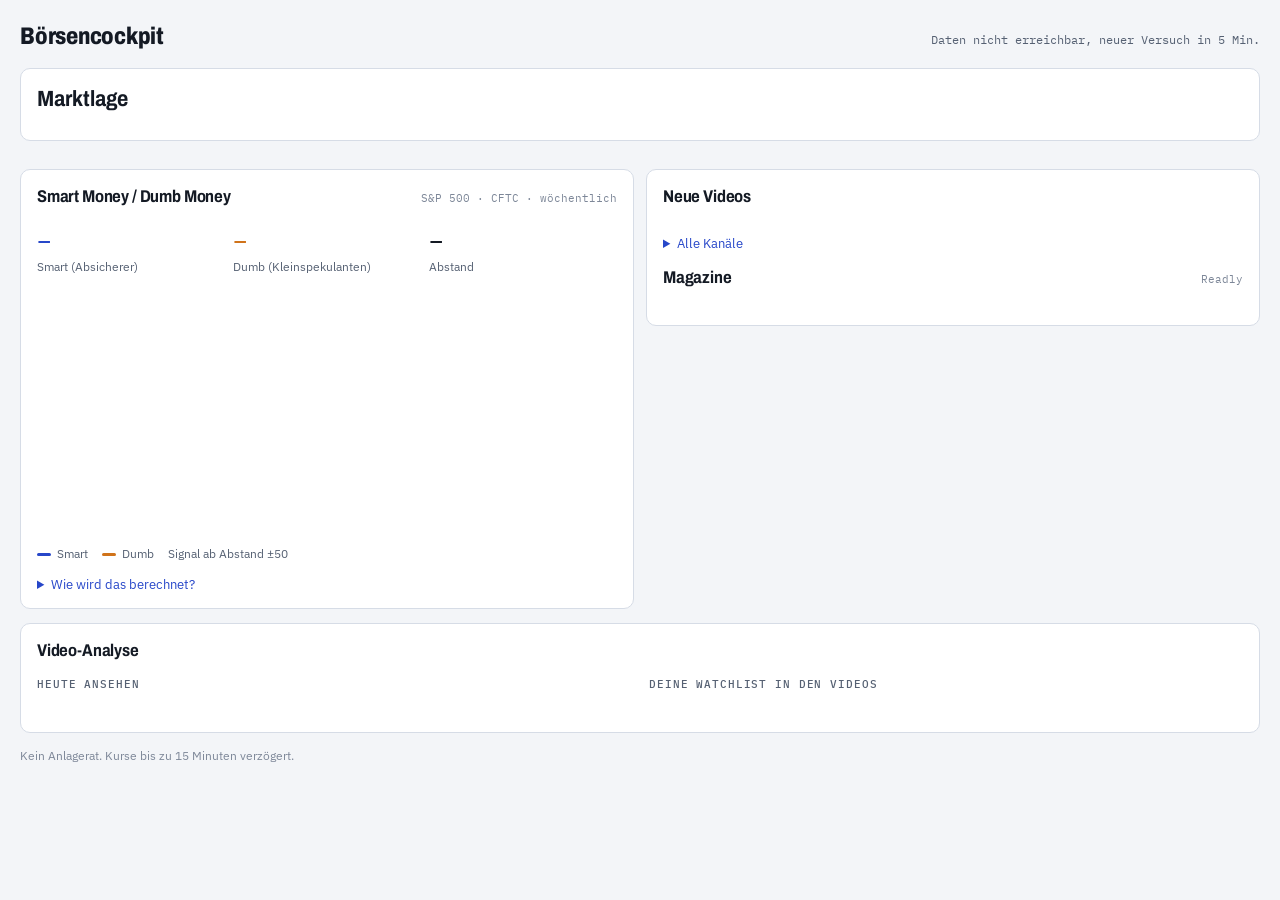
==== web/index.html @ c1eb718c "Cockpit: Kasten Video-Analyse, Reports nur verschlüsselt (AES-256), Entsperren per Passwort im Brows" ====
<!doctype html>
<html lang="de">
<head>
<meta charset="utf-8">
<meta name="viewport" content="width=device-width, initial-scale=1, viewport-fit=cover">
<title>Börsencockpit</title>
<meta name="description" content="Marktlage, Kennzahlen, Smart/Dumb Money und neue Videos auf einen Blick.">
<link rel="icon" href="data:image/svg+xml,%3Csvg xmlns='http://www.w3.org/2000/svg' viewBox='0 0 32 32'%3E%3Crect width='32' height='32' rx='6' fill='%232747c9'/%3E%3Cpath d='M6 22l6-7 5 4 9-10' stroke='white' stroke-width='3' fill='none' stroke-linecap='round' stroke-linejoin='round'/%3E%3C/svg%3E">
<link rel="preconnect" href="https://fonts.googleapis.com">
<link rel="preconnect" href="https://fonts.gstatic.com" crossorigin>
<link rel="stylesheet" href="https://fonts.googleapis.com/css2?family=Archivo:wdth,wght@75..100,600..800&family=IBM+Plex+Sans:wght@400;500;600&family=IBM+Plex+Mono:wght@400;500&display=swap">
<link rel="stylesheet" href="style.css">
</head>
<body>
<main class="page">
  <header class="mbar">
    <h1 class="brand">Börsencockpit</h1>
    <span class="stamp" id="stamp">lädt …</span>
  </header>

  <section class="lage" aria-live="polite">
    <div class="verdict"><strong id="verdictLabel">Marktlage</strong><span id="verdictText"></span></div>
    <div class="chips" id="chips"></div>
  </section>

  <section class="groups" id="groups" aria-label="Kennzahlen"></section>

  <div class="lower">
    <section class="panel" aria-labelledby="sdH">
      <div class="ph"><h2 id="sdH">Smart Money / Dumb Money</h2><small id="sdMeta">S&amp;P 500 · CFTC · wöchentlich</small></div>
      <div class="sd-nums">
        <div><b id="sdSmart" class="smart">–</b><span>Smart (Absicherer)</span></div>
        <div><b id="sdDumb" class="dumb">–</b><span>Dumb (Kleinspekulanten)</span></div>
        <div><b id="sdSpread">–</b><span id="sdLabel">Abstand</span></div>
      </div>
      <svg class="sd-chart" id="sdChart" viewBox="0 0 520 220" role="img" aria-label="Verlauf Smart- und Dumb-Money-Index, 52 Wochen"></svg>
      <div class="sd-legend"><span><i class="smart-bg"></i>Smart</span><span><i class="dumb-bg"></i>Dumb</span><span>Signal ab Abstand ±50</span></div>
      <details class="explain">
        <summary>Wie wird das berechnet?</summary>
        <p>Grundlage sind die wöchentlichen Positionsdaten der US-Terminmarktaufsicht CFTC im E-Mini-S&amp;P-500-Future. Smart Money sind die Commercials (Absicherer), Dumb Money die kleinen, nicht meldepflichtigen Spekulanten. Ihre Netto-Positionen werden auf 0 bis 100 skaliert, gemessen an den letzten drei Jahren. Ab einem Abstand von +50 kaufen die Profis deutlich stärker als die Kleinanleger, unter −50 ist es umgekehrt.</p>
      </details>
    </section>

    <section class="panel" aria-labelledby="vH">
      <div class="ph"><h2 id="vH">Neue Videos</h2><small id="vMeta"></small></div>
      <ul class="vids" id="vids"></ul>
      <details class="explain">
        <summary>Alle Kanäle</summary>
        <div class="links" id="channels"></div>
      </details>
      <div class="ph"><h2>Magazine</h2><small>Readly</small></div>
      <div class="links" id="mags"></div>
    </section>
  </div>

  <section class="panel va" id="va" aria-labelledby="vaH" hidden>
    <div class="ph"><h2 id="vaH">Video-Analyse</h2><small id="vaMeta"></small></div>
    <div class="va-grid">
      <div><h3 class="va-h">Heute ansehen</h3><div id="vaTipps"></div></div>
      <div><h3 class="va-h">Deine Watchlist in den Videos</h3><div class="va-watch" id="vaWatch"></div></div>
    </div>
    <div class="links" id="vaLinks"></div>
  </section>

  <footer class="foot" id="foot">Kein Anlagerat. Kurse bis zu 15 Minuten verzögert.</footer>
</main>
<script src="lock.js"></script>
<script src="app.js"></script>
</body>
</html>
---- web/style.css ----
/* Börsencockpit: Kopfzeile Marktlage, Kennzahlen in 4 Gruppen, Smart/Dumb-Panel, Videos + Magazine */
:root{
  --bg:#f3f5f8; --surface:#ffffff; --sunk:#e9edf3; --line:#d6dce6;
  --fg:#141a24; --muted:#566173; --faint:#7d8798;
  --accent:#2747c9; --accent-soft:#e3e9fd;
  --up:#13834f; --up-soft:#dcf2e6; --down:#c2342b; --down-soft:#fbe3e1; --warn:#a86a00; --warn-soft:#fbefd6;
  --smart:#2747c9; --dumb:#d0731a;
  --f-display:"Archivo","Helvetica Neue",Arial,sans-serif;
  --f-body:"IBM Plex Sans",system-ui,-apple-system,"Segoe UI",sans-serif;
  --f-mono:"IBM Plex Mono",ui-monospace,Menlo,Consolas,monospace;
  --r:10px;
  color-scheme:light;
}
@media (prefers-color-scheme: dark){ :root{
  --bg:#0c1018; --surface:#141a25; --sunk:#0f141d; --line:#252e3d;
  --fg:#e6eaf1; --muted:#9aa5b6; --faint:#76808f;
  --accent:#8ea4ff; --accent-soft:#1c2547;
  --up:#4fd08e; --up-soft:#11291e; --down:#ff7d73; --down-soft:#331816; --warn:#f2b54a; --warn-soft:#2e2412;
  --smart:#8ea4ff; --dumb:#f2a35a;
  color-scheme:dark;
}}
*{box-sizing:border-box}
html{-webkit-text-size-adjust:100%}
body{margin:0; background:var(--bg); color:var(--fg); font-family:var(--f-body); font-size:15px; line-height:1.5;
  padding-inline:max(16px, env(safe-area-inset-left)); padding-block:max(18px, env(safe-area-inset-top)) 40px}
.page{max-width:1240px; margin:0 auto; display:grid; gap:14px}
h1,h2{margin:0; font-family:var(--f-display); font-stretch:85%; letter-spacing:-.01em}
a{color:inherit; text-decoration:none}
a:focus-visible, summary:focus-visible{outline:2px solid var(--accent); outline-offset:2px; border-radius:4px}

.mbar{display:flex; justify-content:space-between; align-items:baseline; gap:10px; flex-wrap:wrap}
.brand{font-weight:800; font-stretch:80%; font-size:24px}
.stamp{font-family:var(--f-mono); font-size:12px; color:var(--muted)}
.stamp.old{color:var(--warn)}

.lage{background:var(--surface); border:1px solid var(--line); border-radius:var(--r); padding:14px 16px; display:grid; gap:10px}
.verdict{display:flex; align-items:baseline; gap:12px; flex-wrap:wrap}
.verdict strong{font-family:var(--f-display); font-size:22px; font-stretch:85%}
.verdict span{color:var(--muted); font-size:14px}
.chips{display:flex; gap:8px; flex-wrap:wrap}
.chip{display:inline-flex; align-items:center; gap:7px; font-size:13px; padding:4px 10px 4px 8px; border-radius:999px; border:1px solid var(--line); background:var(--bg)}
.chip i{width:8px; height:8px; border-radius:50%; display:block; background:var(--faint)}
.chip.g i{background:var(--up)} .chip.y i{background:var(--warn)} .chip.r i{background:var(--down)}

.groups{display:grid; grid-template-columns:repeat(4,minmax(0,1fr)); gap:12px}
@media (max-width:1000px){ .groups{grid-template-columns:repeat(2,minmax(0,1fr))} }
@media (max-width:560px){ .groups{grid-template-columns:1fr} }
.grp{display:grid; gap:6px; align-content:start; min-width:0}
.grp h3{margin:0 0 2px; font-family:var(--f-mono); font-weight:500; font-size:11px; letter-spacing:.08em; text-transform:uppercase; color:var(--muted)}
.tile{background:var(--surface); border:1px solid var(--line); border-radius:8px; padding:9px 11px; display:grid; grid-template-columns:minmax(0,1fr) auto; column-gap:10px; row-gap:2px; align-items:center}
.tile .n{font-size:13px; font-weight:600; display:flex; gap:6px; align-items:center; min-width:0; white-space:nowrap}
.tile .v{font-family:var(--f-mono); font-size:15px; font-variant-numeric:tabular-nums; text-align:right; white-space:nowrap}
.tile .d{font-family:var(--f-mono); font-size:12px; font-variant-numeric:tabular-nums; text-align:right; white-space:nowrap; color:var(--muted)}
.tile .d.up{color:var(--up)} .tile .d.down{color:var(--down)}
.tile svg{width:100%; height:22px; display:block}
.tile.stale .v{color:var(--faint)}
.tile.missing .v{color:var(--faint)}
.ma{font-family:var(--f-mono); font-size:10px; padding:0 5px; border-radius:3px; line-height:16px}
.ma.up{background:var(--up-soft); color:var(--up)} .ma.down{background:var(--down-soft); color:var(--down)}
.old-tag{font-family:var(--f-mono); font-size:10px; color:var(--warn)}

.lower{display:grid; grid-template-columns:minmax(0,1fr) minmax(0,1fr); gap:12px; align-items:start}
@media (max-width:880px){ .lower{grid-template-columns:1fr} }
.panel{background:var(--surface); border:1px solid var(--line); border-radius:var(--r); padding:14px 16px; display:grid; gap:12px; min-width:0}
.panel h2{font-size:17px}
.ph{display:flex; justify-content:space-between; align-items:baseline; gap:8px; flex-wrap:wrap}
.ph small{font-family:var(--f-mono); font-size:11px; color:var(--faint)}
.sd-nums{display:grid; grid-template-columns:repeat(3,minmax(0,1fr)); gap:8px}
.sd-nums div{display:grid}
.sd-nums b{font-family:var(--f-mono); font-size:24px; font-weight:500; font-variant-numeric:tabular-nums}
.sd-nums span{font-size:12px; color:var(--muted)}
.smart{color:var(--smart)} .dumb{color:var(--dumb)}
.smart-bg{background:var(--smart)} .dumb-bg{background:var(--dumb)}
.sd-chart{width:100%; height:auto; display:block}
.sd-legend{display:flex; gap:14px; font-size:12px; color:var(--muted); flex-wrap:wrap}
.sd-legend i{display:inline-block; width:14px; height:3px; border-radius:2px; vertical-align:middle; margin-right:6px}
.explain summary{cursor:pointer; font-size:13px; color:var(--accent)}
.explain p{margin:8px 0 0; font-size:13.5px; color:var(--muted); max-width:68ch}

.vids{display:grid; margin:0; padding:0; list-style:none}
.vids li{border-bottom:1px solid var(--line)}
.vids li:last-child{border-bottom:0}
.vids a{display:grid; grid-template-columns:96px minmax(0,1fr) auto; gap:12px; align-items:center; padding:7px 0}
.vids a:hover .t{color:var(--accent)}
.vids img{width:96px; max-width:100%; aspect-ratio:16/9; object-fit:cover; border-radius:5px; background:var(--sunk); display:block}
.vids .t{font-size:13.5px; font-weight:500; line-height:1.3; overflow:hidden; display:-webkit-box; -webkit-line-clamp:2; -webkit-box-orient:vertical}
.vids .c{font-size:12px; color:var(--muted)}
.vids .a{font-family:var(--f-mono); font-size:11px; color:var(--faint); white-space:nowrap}
.new{font-family:var(--f-mono); font-size:10px; color:var(--accent); background:var(--accent-soft); padding:0 5px; border-radius:3px; margin-left:6px}
.links{display:flex; gap:6px; flex-wrap:wrap; margin-top:8px}
.links a{font-size:12.5px; padding:3px 9px; border:1px solid var(--line); border-radius:6px; background:var(--bg)}
.links a:hover{border-color:var(--accent); color:var(--accent)}
.empty{font-size:13px; color:var(--faint)}
.va-grid{display:grid; grid-template-columns:minmax(0,1fr) minmax(0,1fr); gap:18px}
@media (max-width:880px){ .va-grid{grid-template-columns:1fr} }
.va-h{margin:0 0 6px; font-family:var(--f-mono); font-weight:500; font-size:11px; letter-spacing:.08em; text-transform:uppercase; color:var(--muted)}
.va-tipps{margin:0; padding:0; list-style:none; display:grid; gap:10px}
.lock{display:flex; flex-wrap:wrap; gap:8px; align-items:center; font-size:13px}
.lock span{width:100%; color:var(--muted)}
.lock input[type=password]{font:inherit; padding:6px 10px; border:1px solid var(--line); border-radius:6px; background:var(--bg); color:var(--fg); min-width:0; flex:1 1 160px}
.lock button{font:inherit; padding:6px 14px; border:0; border-radius:6px; background:var(--accent); color:#fff; cursor:pointer}
.lock label{display:flex; gap:5px; align-items:center; color:var(--muted)}
.lock em{color:var(--down); font-style:normal; width:100%}
.va-tipps a{font-size:14px; font-weight:600; line-height:1.3}
.va-tipps a:hover{color:var(--accent)}
.va-tipps .c{display:block; font-size:12px; color:var(--muted)}
.va-tipps .g{display:block; font-size:12.5px; color:var(--muted); font-style:italic}
.va-watch{display:grid; grid-template-columns:auto auto minmax(0,1fr); gap:5px 12px; align-items:baseline; font-size:13px}
.va-watch .n{font-weight:600; white-space:nowrap}
.va-watch .who{color:var(--muted)}
.va-watch .who a{color:var(--muted); text-decoration:underline; text-decoration-color:var(--line)}
.va-watch .who a:hover{color:var(--accent)}
.rt{font-family:var(--f-mono); font-size:11px; padding:0 6px; border-radius:3px; white-space:nowrap; line-height:18px}
.rt.kaufen{background:var(--up-soft); color:var(--up)} .rt.verkaufen{background:var(--down-soft); color:var(--down)}
.rt.halten{background:var(--warn-soft); color:var(--warn)} .rt.neutral{background:var(--sunk); color:var(--muted)}
.foot{font-size:12px; color:var(--faint)}
@media (prefers-reduced-motion:no-preference){ .tile, .links a{transition:border-color .15s} }
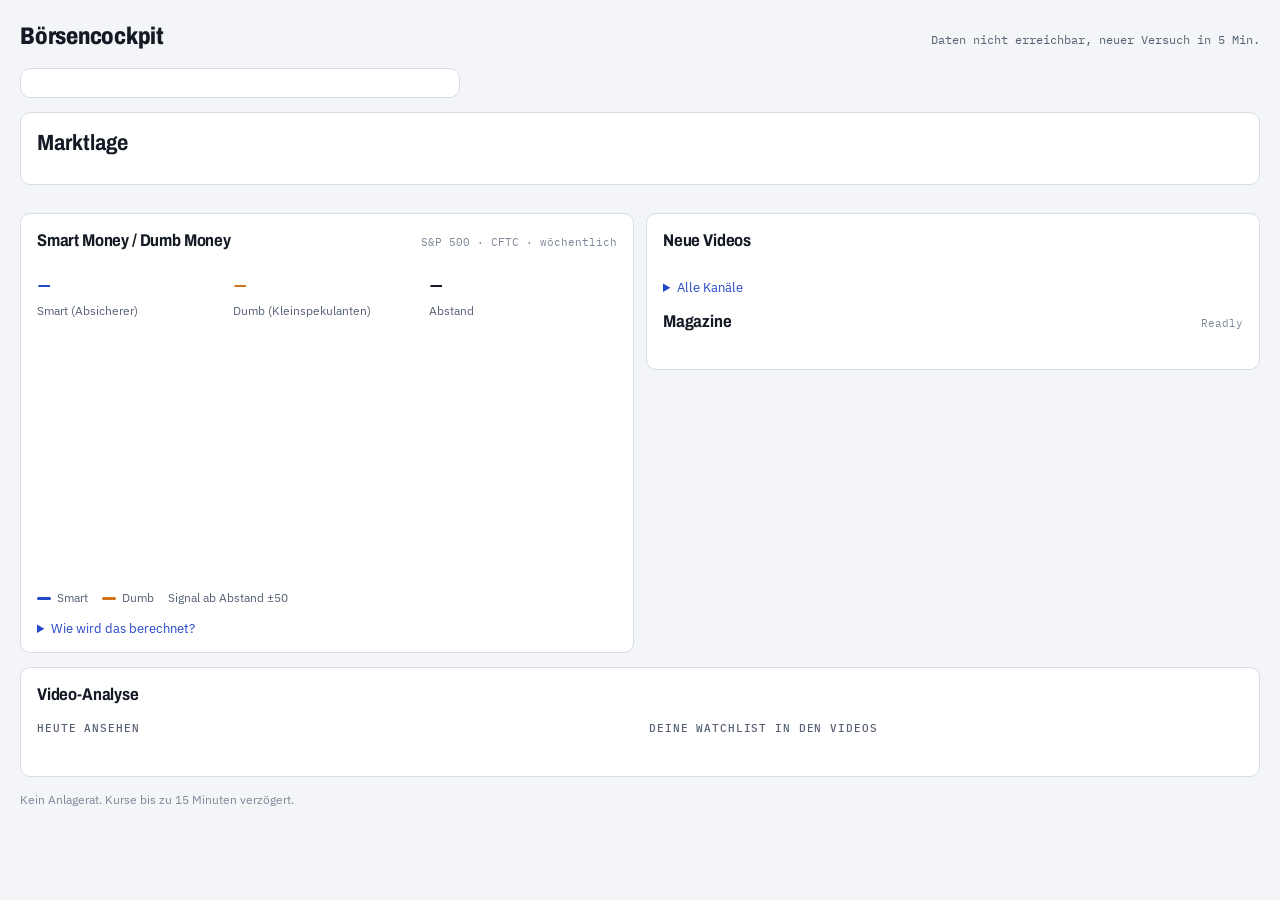
==== commit cf08d091: "Cockpit: ganze Seite per Passwort sperrbar, Report im selben Tab öffnen Ist das Secret COCKPIT_PASSW" ====
--- a/web/index.html
+++ b/web/index.html
@@ -17,6 +17,8 @@
     <h1 class="brand">Börsencockpit</h1>
     <span class="stamp" id="stamp">lädt …</span>
   </header>
+
+  <section class="panel gate" id="gate" hidden></section>
 
   <section class="lage" aria-live="polite">
     <div class="verdict"><strong id="verdictLabel">Marktlage</strong><span id="verdictText"></span></div>
--- a/web/style.css
+++ b/web/style.css
@@ -115,3 +115,6 @@
 .rt.halten{background:var(--warn-soft); color:var(--warn)} .rt.neutral{background:var(--sunk); color:var(--muted)}
 .foot{font-size:12px; color:var(--faint)}
 @media (prefers-reduced-motion:no-preference){ .tile, .links a{transition:border-color .15s} }
+/* Ganzes Cockpit gesperrt: nur Kopfzeile und Passwortfeld */
+body.locked .page > :not(.mbar):not(#gate){display:none}
+.gate{max-width:440px}
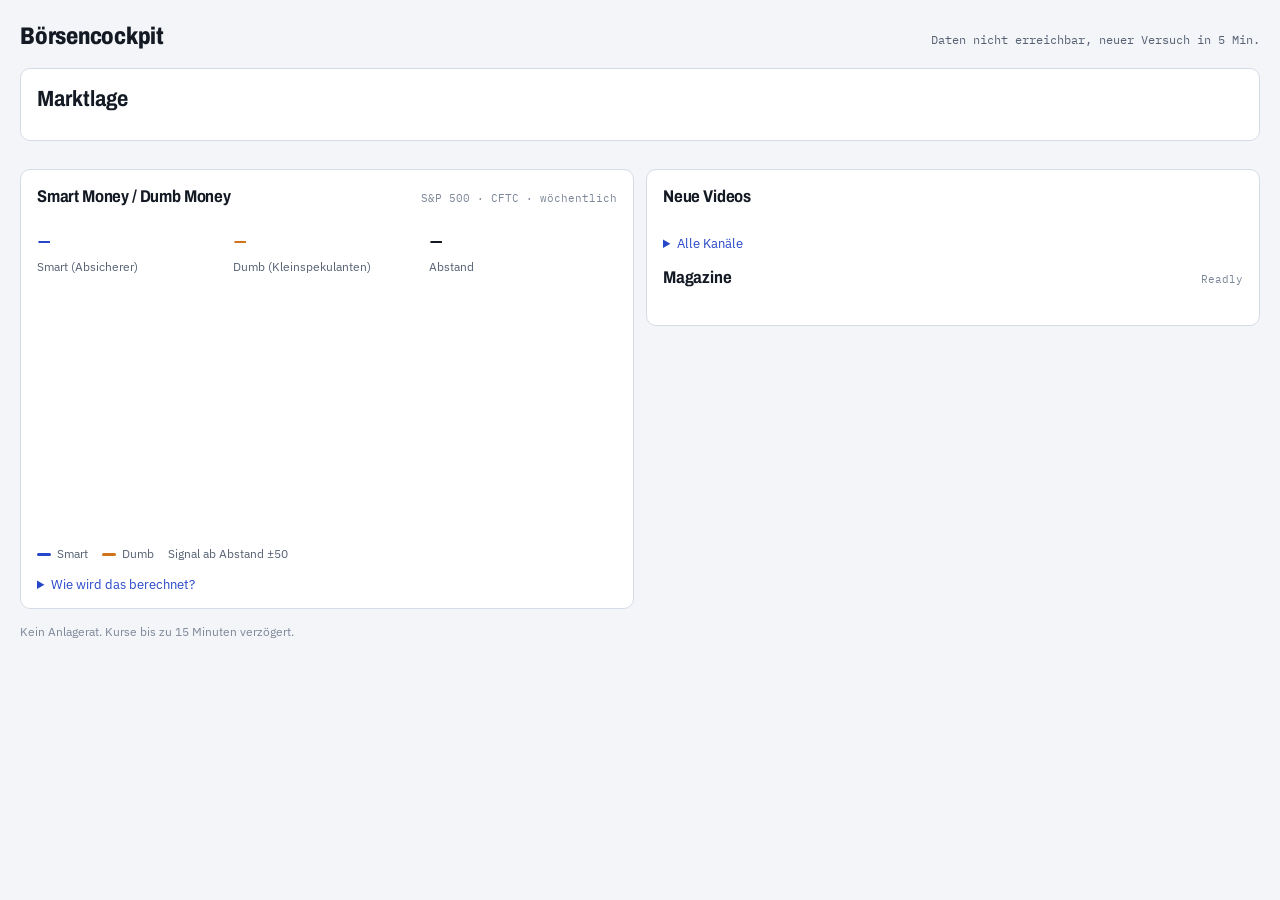
==== commit 8e8046d5: "Cockpit: Knopf „Update“ startet den Datenlauf sofort (Token verschlüsselt in trigger.enc.json) Co-Au" ====
--- a/web/index.html
+++ b/web/index.html
@@ -15,7 +15,7 @@
 <main class="page">
   <header class="mbar">
     <h1 class="brand">Börsencockpit</h1>
-    <span class="stamp" id="stamp">lädt …</span>
+    <span class="mright"><button class="upd" id="upd" type="button" hidden>🔄 Update</button><span class="stamp" id="stamp">lädt …</span></span>
   </header>
 
   <section class="panel gate" id="gate" hidden></section>
--- a/web/style.css
+++ b/web/style.css
@@ -32,6 +32,10 @@
 .brand{font-weight:800; font-stretch:80%; font-size:24px}
 .stamp{font-family:var(--f-mono); font-size:12px; color:var(--muted)}
 .stamp.old{color:var(--warn)}
+.mright{display:flex; align-items:baseline; gap:12px; flex-wrap:wrap}
+.upd{font:inherit; font-size:13px; padding:4px 12px; border:1px solid var(--line); border-radius:6px; background:var(--surface); color:var(--fg); cursor:pointer}
+.upd:hover{border-color:var(--accent); color:var(--accent)}
+.upd:disabled{cursor:default; opacity:.8; color:var(--muted)}
 
 .lage{background:var(--surface); border:1px solid var(--line); border-radius:var(--r); padding:14px 16px; display:grid; gap:10px}
 .verdict{display:flex; align-items:baseline; gap:12px; flex-wrap:wrap}
@@ -115,6 +119,8 @@
 .rt.halten{background:var(--warn-soft); color:var(--warn)} .rt.neutral{background:var(--sunk); color:var(--muted)}
 .foot{font-size:12px; color:var(--faint)}
 @media (prefers-reduced-motion:no-preference){ .tile, .links a{transition:border-color .15s} }
+/* .panel setzt display:grid und würde sonst das hidden-Attribut überstimmen */
+[hidden]{display:none !important}
 /* Ganzes Cockpit gesperrt: nur Kopfzeile und Passwortfeld */
 body.locked .page > :not(.mbar):not(#gate){display:none}
 .gate{max-width:440px}
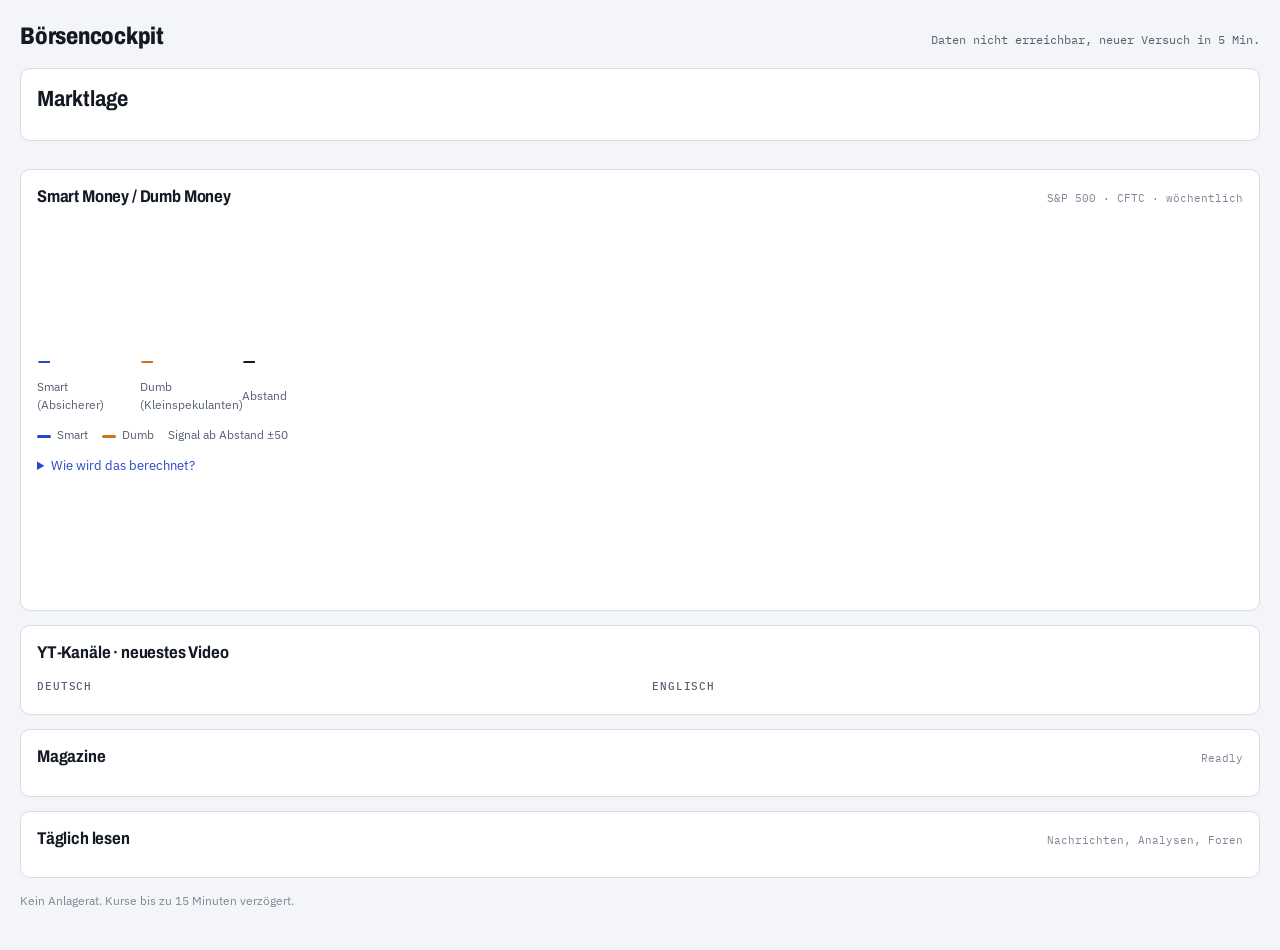
==== commit 167f2d64: "Cockpit-Layout: Smart/Dumb volle Breite, YT-Kanäle zweispaltig (DE/EN), Magazine, Lese-Links - Smart" ====
--- a/web/index.html
+++ b/web/index.html
@@ -27,33 +27,42 @@
 
   <section class="groups" id="groups" aria-label="Kennzahlen"></section>
 
-  <div class="lower">
-    <section class="panel" aria-labelledby="sdH">
-      <div class="ph"><h2 id="sdH">Smart Money / Dumb Money</h2><small id="sdMeta">S&amp;P 500 · CFTC · wöchentlich</small></div>
-      <div class="sd-nums">
-        <div><b id="sdSmart" class="smart">–</b><span>Smart (Absicherer)</span></div>
-        <div><b id="sdDumb" class="dumb">–</b><span>Dumb (Kleinspekulanten)</span></div>
-        <div><b id="sdSpread">–</b><span id="sdLabel">Abstand</span></div>
+  <section class="panel sd" aria-labelledby="sdH">
+    <div class="ph"><h2 id="sdH">Smart Money / Dumb Money</h2><small id="sdMeta">S&amp;P 500 · CFTC · wöchentlich</small></div>
+    <div class="sd-body">
+      <div class="sd-side">
+        <div class="sd-nums">
+          <div><b id="sdSmart" class="smart">–</b><span>Smart (Absicherer)</span></div>
+          <div><b id="sdDumb" class="dumb">–</b><span>Dumb (Kleinspekulanten)</span></div>
+          <div><b id="sdSpread">–</b><span id="sdLabel">Abstand</span></div>
+        </div>
+        <div class="sd-legend"><span><i class="smart-bg"></i>Smart</span><span><i class="dumb-bg"></i>Dumb</span><span>Signal ab Abstand ±50</span></div>
+        <details class="explain">
+          <summary>Wie wird das berechnet?</summary>
+          <p>Grundlage sind die wöchentlichen Positionsdaten der US-Terminmarktaufsicht CFTC im E-Mini-S&amp;P-500-Future. Smart Money sind die Commercials (Absicherer), Dumb Money die kleinen, nicht meldepflichtigen Spekulanten. Ihre Netto-Positionen werden auf 0 bis 100 skaliert, gemessen an den letzten drei Jahren. Ab einem Abstand von +50 kaufen die Profis deutlich stärker als die Kleinanleger, unter −50 ist es umgekehrt.</p>
+        </details>
       </div>
       <svg class="sd-chart" id="sdChart" viewBox="0 0 520 220" role="img" aria-label="Verlauf Smart- und Dumb-Money-Index, 52 Wochen"></svg>
-      <div class="sd-legend"><span><i class="smart-bg"></i>Smart</span><span><i class="dumb-bg"></i>Dumb</span><span>Signal ab Abstand ±50</span></div>
-      <details class="explain">
-        <summary>Wie wird das berechnet?</summary>
-        <p>Grundlage sind die wöchentlichen Positionsdaten der US-Terminmarktaufsicht CFTC im E-Mini-S&amp;P-500-Future. Smart Money sind die Commercials (Absicherer), Dumb Money die kleinen, nicht meldepflichtigen Spekulanten. Ihre Netto-Positionen werden auf 0 bis 100 skaliert, gemessen an den letzten drei Jahren. Ab einem Abstand von +50 kaufen die Profis deutlich stärker als die Kleinanleger, unter −50 ist es umgekehrt.</p>
-      </details>
-    </section>
+    </div>
+  </section>
 
-    <section class="panel" aria-labelledby="vH">
-      <div class="ph"><h2 id="vH">Neue Videos</h2><small id="vMeta"></small></div>
-      <ul class="vids" id="vids"></ul>
-      <details class="explain">
-        <summary>Alle Kanäle</summary>
-        <div class="links" id="channels"></div>
-      </details>
-      <div class="ph"><h2>Magazine</h2><small>Readly</small></div>
-      <div class="links" id="mags"></div>
-    </section>
-  </div>
+  <section class="panel" aria-labelledby="ytH">
+    <div class="ph"><h2 id="ytH">YT-Kanäle · neuestes Video</h2><small id="vMeta"></small></div>
+    <div class="yt-cols">
+      <div><h3 class="va-h">Deutsch</h3><ul class="vids" id="ytDe"></ul></div>
+      <div><h3 class="va-h">Englisch</h3><ul class="vids" id="ytEn"></ul></div>
+    </div>
+  </section>
+
+  <section class="panel" aria-labelledby="magH">
+    <div class="ph"><h2 id="magH">Magazine</h2><small>Readly</small></div>
+    <div class="links" id="mags"></div>
+  </section>
+
+  <section class="panel" aria-labelledby="newsH">
+    <div class="ph"><h2 id="newsH">Täglich lesen</h2><small>Nachrichten, Analysen, Foren</small></div>
+    <ul class="news" id="news"></ul>
+  </section>
 
   <section class="panel va" id="va" aria-labelledby="vaH" hidden>
     <div class="ph"><h2 id="vaH">Video-Analyse</h2><small id="vaMeta"></small></div>
--- a/web/style.css
+++ b/web/style.css
@@ -1,4 +1,4 @@
-/* Börsencockpit: Kopfzeile Marktlage, Kennzahlen in 4 Gruppen, Smart/Dumb-Panel, Videos + Magazine */
+/* Börsencockpit: Kopfzeile Marktlage, Kennzahlen in 4 Gruppen, Smart/Dumb über volle Breite, YT-Kanäle, Magazine, Lese-Links */
 :root{
   --bg:#f3f5f8; --surface:#ffffff; --sunk:#e9edf3; --line:#d6dce6;
   --fg:#141a24; --muted:#566173; --faint:#7d8798;
@@ -63,8 +63,6 @@
 .ma.up{background:var(--up-soft); color:var(--up)} .ma.down{background:var(--down-soft); color:var(--down)}
 .old-tag{font-family:var(--f-mono); font-size:10px; color:var(--warn)}
 
-.lower{display:grid; grid-template-columns:minmax(0,1fr) minmax(0,1fr); gap:12px; align-items:start}
-@media (max-width:880px){ .lower{grid-template-columns:1fr} }
 .panel{background:var(--surface); border:1px solid var(--line); border-radius:var(--r); padding:14px 16px; display:grid; gap:12px; min-width:0}
 .panel h2{font-size:17px}
 .ph{display:flex; justify-content:space-between; align-items:baseline; gap:8px; flex-wrap:wrap}
@@ -75,6 +73,9 @@
 .sd-nums span{font-size:12px; color:var(--muted)}
 .smart{color:var(--smart)} .dumb{color:var(--dumb)}
 .smart-bg{background:var(--smart)} .dumb-bg{background:var(--dumb)}
+.sd-body{display:grid; grid-template-columns:minmax(240px,300px) minmax(0,1fr); gap:20px; align-items:center}
+@media (max-width:880px){ .sd-body{grid-template-columns:1fr} }
+.sd-side{display:grid; gap:12px; align-content:start}
 .sd-chart{width:100%; height:auto; display:block}
 .sd-legend{display:flex; gap:14px; font-size:12px; color:var(--muted); flex-wrap:wrap}
 .sd-legend i{display:inline-block; width:14px; height:3px; border-radius:2px; vertical-align:middle; margin-right:6px}
@@ -90,8 +91,20 @@
 .vids .t{font-size:13.5px; font-weight:500; line-height:1.3; overflow:hidden; display:-webkit-box; -webkit-line-clamp:2; -webkit-box-orient:vertical}
 .vids .c{font-size:12px; color:var(--muted)}
 .vids .a{font-family:var(--f-mono); font-size:11px; color:var(--faint); white-space:nowrap}
+.yt-cols{display:grid; grid-template-columns:minmax(0,1fr) minmax(0,1fr); gap:24px}
+@media (max-width:880px){ .yt-cols{grid-template-columns:1fr} }
+.yt-cols .c{display:block; font-weight:600; color:var(--fg); font-size:12.5px}
+.vids .noimg{width:96px; aspect-ratio:16/9; border-radius:5px; background:var(--sunk); display:block}
+.news{margin:0; padding:0; list-style:none; display:grid; grid-template-columns:repeat(2,minmax(0,1fr)); gap:0 24px}
+@media (max-width:880px){ .news{grid-template-columns:1fr} }
+.news li{border-bottom:1px solid var(--line)}
+.news a{display:grid; grid-template-columns:minmax(0,auto) minmax(0,1fr) auto; gap:10px; align-items:baseline; padding:7px 0}
+.news b{font-size:13.5px; font-weight:600; white-space:nowrap}
+.news span{font-size:12.5px; color:var(--muted); overflow:hidden; text-overflow:ellipsis; white-space:nowrap}
+.news i{font-style:normal; font-family:var(--f-mono); font-size:10px; color:var(--faint)}
+.news a:hover b{color:var(--accent)}
 .new{font-family:var(--f-mono); font-size:10px; color:var(--accent); background:var(--accent-soft); padding:0 5px; border-radius:3px; margin-left:6px}
-.links{display:flex; gap:6px; flex-wrap:wrap; margin-top:8px}
+.links{display:flex; gap:6px; flex-wrap:wrap}
 .links a{font-size:12.5px; padding:3px 9px; border:1px solid var(--line); border-radius:6px; background:var(--bg)}
 .links a:hover{border-color:var(--accent); color:var(--accent)}
 .empty{font-size:13px; color:var(--faint)}
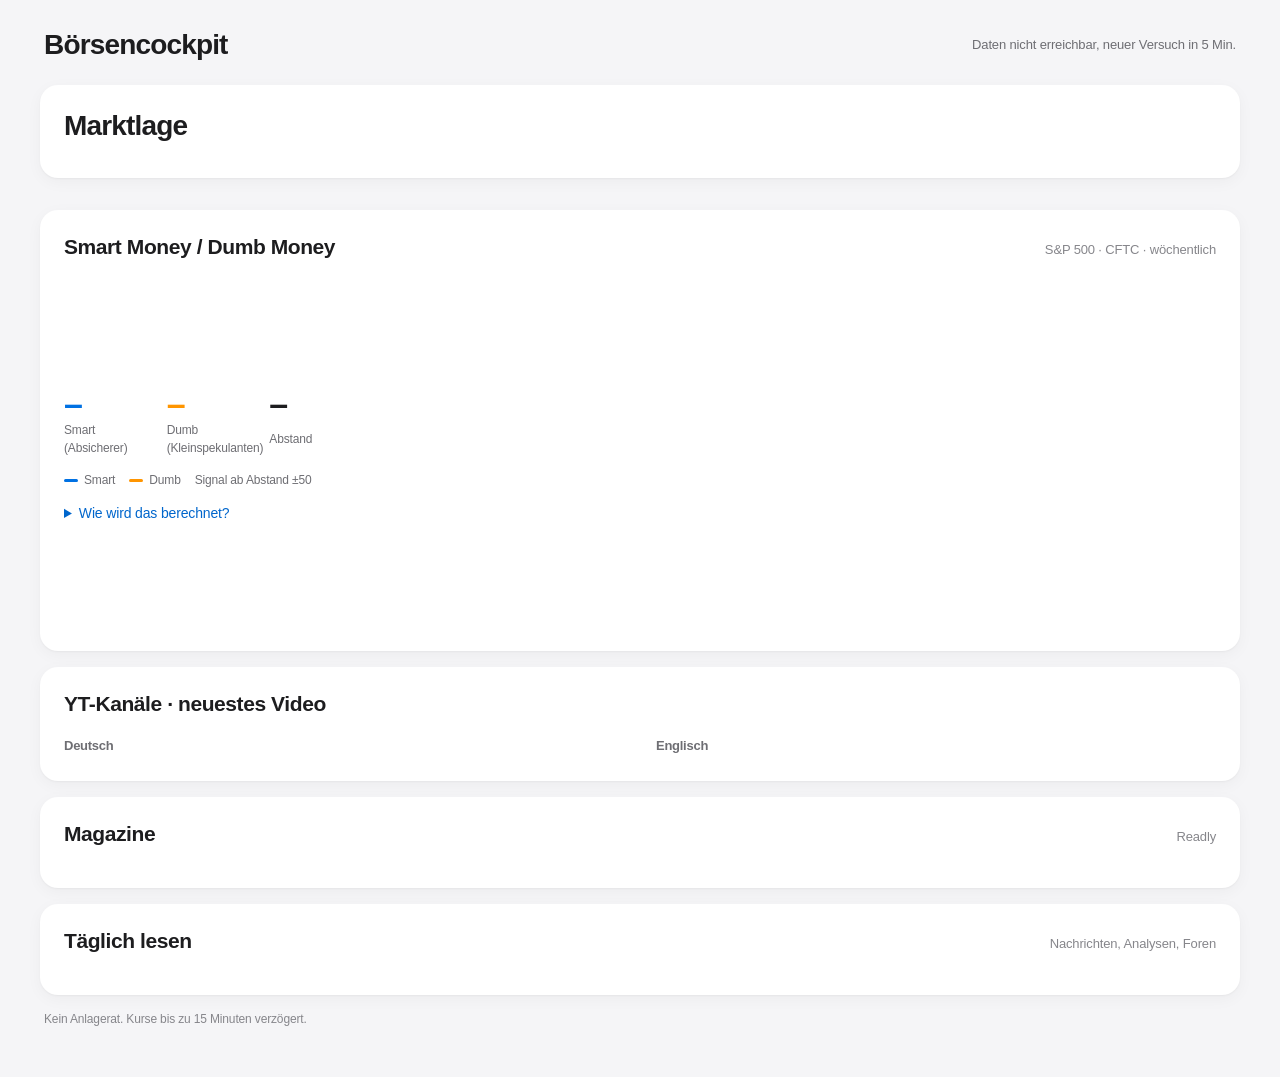
==== commit 98c03d64: "Design im Stil von apple.com: Systemschrift, helles Grau, weiße Karten, Apple-Blau, runde Knöpfe Co-" ====
--- a/web/index.html
+++ b/web/index.html
@@ -6,9 +6,6 @@
 <title>Börsencockpit</title>
 <meta name="description" content="Marktlage, Kennzahlen, Smart/Dumb Money und neue Videos auf einen Blick.">
 <link rel="icon" href="data:image/svg+xml,%3Csvg xmlns='http://www.w3.org/2000/svg' viewBox='0 0 32 32'%3E%3Crect width='32' height='32' rx='6' fill='%232747c9'/%3E%3Cpath d='M6 22l6-7 5 4 9-10' stroke='white' stroke-width='3' fill='none' stroke-linecap='round' stroke-linejoin='round'/%3E%3C/svg%3E">
-<link rel="preconnect" href="https://fonts.googleapis.com">
-<link rel="preconnect" href="https://fonts.gstatic.com" crossorigin>
-<link rel="stylesheet" href="https://fonts.googleapis.com/css2?family=Archivo:wdth,wght@75..100,600..800&family=IBM+Plex+Sans:wght@400;500;600&family=IBM+Plex+Mono:wght@400;500&display=swap">
 <link rel="stylesheet" href="style.css">
 </head>
 <body>
@@ -65,12 +62,11 @@
   </section>
 
   <section class="panel va" id="va" aria-labelledby="vaH" hidden>
-    <div class="ph"><h2 id="vaH">Video-Analyse</h2><small id="vaMeta"></small></div>
-    <div class="va-grid">
-      <div><h3 class="va-h">Heute ansehen</h3><div id="vaTipps"></div></div>
-      <div><h3 class="va-h">Deine Watchlist in den Videos</h3><div class="va-watch" id="vaWatch"></div></div>
+    <div class="va-bar">
+      <h2 id="vaH">Video-Analyse</h2><small id="vaMeta"></small>
+      <div class="links" id="vaLinks"></div>
     </div>
-    <div class="links" id="vaLinks"></div>
+    <div id="vaForm"></div>
   </section>
 
   <footer class="foot" id="foot">Kein Anlagerat. Kurse bis zu 15 Minuten verzögert.</footer>
--- a/web/style.css
+++ b/web/style.css
@@ -1,139 +1,150 @@
-/* Börsencockpit: Kopfzeile Marktlage, Kennzahlen in 4 Gruppen, Smart/Dumb über volle Breite, YT-Kanäle, Magazine, Lese-Links */
+/* Börsencockpit im Stil von apple.com: Systemschrift (SF Pro), helles Grau, weiße Karten ohne Rahmen,
+   Apple-Blau als Akzent. Aufbau: Marktlage, Kennzahlen, Smart/Dumb, YT-Kanäle, Magazine, Lese-Links, Video-Analyse */
 :root{
-  --bg:#f3f5f8; --surface:#ffffff; --sunk:#e9edf3; --line:#d6dce6;
-  --fg:#141a24; --muted:#566173; --faint:#7d8798;
-  --accent:#2747c9; --accent-soft:#e3e9fd;
-  --up:#13834f; --up-soft:#dcf2e6; --down:#c2342b; --down-soft:#fbe3e1; --warn:#a86a00; --warn-soft:#fbefd6;
-  --smart:#2747c9; --dumb:#d0731a;
-  --f-display:"Archivo","Helvetica Neue",Arial,sans-serif;
-  --f-body:"IBM Plex Sans",system-ui,-apple-system,"Segoe UI",sans-serif;
-  --f-mono:"IBM Plex Mono",ui-monospace,Menlo,Consolas,monospace;
-  --r:10px;
+  --bg:#f5f5f7; --surface:#ffffff; --sunk:#f5f5f7; --line:#e8e8ed; --hair:#d2d2d7;
+  --fg:#1d1d1f; --muted:#6e6e73; --faint:#86868b;
+  --accent:#0071e3; --accent-ink:#0066cc; --accent-soft:#e8f2fd;
+  --up:#1d8a3a; --up-soft:#e3f5e8; --down:#d70015; --down-soft:#fde8ea; --warn:#b25000; --warn-soft:#fff1e0;
+  --smart:#0071e3; --dumb:#ff9500;
+  --f-display:-apple-system,BlinkMacSystemFont,"SF Pro Display","Helvetica Neue",Helvetica,Arial,sans-serif;
+  --f-body:-apple-system,BlinkMacSystemFont,"SF Pro Text","Helvetica Neue",Helvetica,Arial,sans-serif;
+  --r:18px; --r-sm:12px;
+  --shadow:0 1px 2px rgba(0,0,0,.04), 0 4px 16px rgba(0,0,0,.04);
   color-scheme:light;
 }
 @media (prefers-color-scheme: dark){ :root{
-  --bg:#0c1018; --surface:#141a25; --sunk:#0f141d; --line:#252e3d;
-  --fg:#e6eaf1; --muted:#9aa5b6; --faint:#76808f;
-  --accent:#8ea4ff; --accent-soft:#1c2547;
-  --up:#4fd08e; --up-soft:#11291e; --down:#ff7d73; --down-soft:#331816; --warn:#f2b54a; --warn-soft:#2e2412;
-  --smart:#8ea4ff; --dumb:#f2a35a;
+  --bg:#000000; --surface:#1d1d1f; --sunk:#2c2c2e; --line:#38383a; --hair:#48484a;
+  --fg:#f5f5f7; --muted:#a1a1a6; --faint:#86868b;
+  --accent:#2997ff; --accent-ink:#2997ff; --accent-soft:#0b2a4a;
+  --up:#30d158; --up-soft:#0f2e19; --down:#ff6961; --down-soft:#3a1514; --warn:#ff9f0a; --warn-soft:#33240d;
+  --smart:#2997ff; --dumb:#ff9f0a;
+  --shadow:none;
   color-scheme:dark;
 }}
 *{box-sizing:border-box}
 html{-webkit-text-size-adjust:100%}
-body{margin:0; background:var(--bg); color:var(--fg); font-family:var(--f-body); font-size:15px; line-height:1.5;
-  padding-inline:max(16px, env(safe-area-inset-left)); padding-block:max(18px, env(safe-area-inset-top)) 40px}
-.page{max-width:1240px; margin:0 auto; display:grid; gap:14px}
-h1,h2{margin:0; font-family:var(--f-display); font-stretch:85%; letter-spacing:-.01em}
+body{margin:0; background:var(--bg); color:var(--fg); font-family:var(--f-body); font-size:15px; line-height:1.47; letter-spacing:-.01em;
+  -webkit-font-smoothing:antialiased; font-variant-numeric:tabular-nums;
+  padding-inline:max(16px, env(safe-area-inset-left)); padding-block:max(22px, env(safe-area-inset-top)) 48px}
+.page{max-width:1200px; margin:0 auto; display:grid; gap:16px}
+h1,h2,h3{margin:0; font-family:var(--f-display); letter-spacing:-.02em}
 a{color:inherit; text-decoration:none}
-a:focus-visible, summary:focus-visible{outline:2px solid var(--accent); outline-offset:2px; border-radius:4px}
+a:focus-visible, summary:focus-visible, button:focus-visible{outline:2px solid var(--accent); outline-offset:2px; border-radius:6px}
 
-.mbar{display:flex; justify-content:space-between; align-items:baseline; gap:10px; flex-wrap:wrap}
-.brand{font-weight:800; font-stretch:80%; font-size:24px}
-.stamp{font-family:var(--f-mono); font-size:12px; color:var(--muted)}
+/* Kopfzeile */
+.mbar{display:flex; justify-content:space-between; align-items:center; gap:10px; flex-wrap:wrap; padding:2px 4px 4px}
+.brand{font-weight:600; font-size:28px; letter-spacing:-.03em}
+.stamp{font-size:13px; color:var(--muted)}
 .stamp.old{color:var(--warn)}
-.mright{display:flex; align-items:baseline; gap:12px; flex-wrap:wrap}
-.upd{font:inherit; font-size:13px; padding:4px 12px; border:1px solid var(--line); border-radius:6px; background:var(--surface); color:var(--fg); cursor:pointer}
-.upd:hover{border-color:var(--accent); color:var(--accent)}
-.upd:disabled{cursor:default; opacity:.8; color:var(--muted)}
+.mright{display:flex; align-items:center; gap:12px; flex-wrap:wrap}
+.upd{font:inherit; font-size:14px; padding:6px 16px; border:0; border-radius:980px; background:var(--accent); color:#fff; cursor:pointer}
+.upd:hover{filter:brightness(1.08)}
+.upd:disabled{cursor:default; background:var(--sunk); color:var(--muted)}
 
-.lage{background:var(--surface); border:1px solid var(--line); border-radius:var(--r); padding:14px 16px; display:grid; gap:10px}
+/* Karten */
+.lage,.panel{background:var(--surface); border-radius:var(--r); box-shadow:var(--shadow)}
+.lage{padding:20px 24px; display:grid; gap:12px}
 .verdict{display:flex; align-items:baseline; gap:12px; flex-wrap:wrap}
-.verdict strong{font-family:var(--f-display); font-size:22px; font-stretch:85%}
-.verdict span{color:var(--muted); font-size:14px}
+.verdict strong{font-family:var(--f-display); font-size:28px; font-weight:600; letter-spacing:-.03em}
+.verdict span{color:var(--muted); font-size:17px}
 .chips{display:flex; gap:8px; flex-wrap:wrap}
-.chip{display:inline-flex; align-items:center; gap:7px; font-size:13px; padding:4px 10px 4px 8px; border-radius:999px; border:1px solid var(--line); background:var(--bg)}
+.chip{display:inline-flex; align-items:center; gap:7px; font-size:13px; padding:5px 12px 5px 10px; border-radius:980px; background:var(--sunk)}
 .chip i{width:8px; height:8px; border-radius:50%; display:block; background:var(--faint)}
 .chip.g i{background:var(--up)} .chip.y i{background:var(--warn)} .chip.r i{background:var(--down)}
 
-.groups{display:grid; grid-template-columns:repeat(4,minmax(0,1fr)); gap:12px}
+/* Kennzahlen */
+.groups{display:grid; grid-template-columns:repeat(4,minmax(0,1fr)); gap:16px}
 @media (max-width:1000px){ .groups{grid-template-columns:repeat(2,minmax(0,1fr))} }
 @media (max-width:560px){ .groups{grid-template-columns:1fr} }
-.grp{display:grid; gap:6px; align-content:start; min-width:0}
-.grp h3{margin:0 0 2px; font-family:var(--f-mono); font-weight:500; font-size:11px; letter-spacing:.08em; text-transform:uppercase; color:var(--muted)}
-.tile{background:var(--surface); border:1px solid var(--line); border-radius:8px; padding:9px 11px; display:grid; grid-template-columns:minmax(0,1fr) auto; column-gap:10px; row-gap:2px; align-items:center}
-.tile .n{font-size:13px; font-weight:600; display:flex; gap:6px; align-items:center; min-width:0; white-space:nowrap}
-.tile .v{font-family:var(--f-mono); font-size:15px; font-variant-numeric:tabular-nums; text-align:right; white-space:nowrap}
-.tile .d{font-family:var(--f-mono); font-size:12px; font-variant-numeric:tabular-nums; text-align:right; white-space:nowrap; color:var(--muted)}
+.grp{display:grid; gap:8px; align-content:start; min-width:0}
+.grp h3{margin:0 4px 0; font-weight:600; font-size:13px; color:var(--muted); letter-spacing:-.005em}
+.tile{background:var(--surface); border-radius:var(--r-sm); box-shadow:var(--shadow); padding:12px 14px; display:grid; grid-template-columns:minmax(0,1fr) auto; column-gap:10px; row-gap:4px; align-items:center}
+.tile .n{font-size:14px; font-weight:600; display:flex; gap:6px; align-items:center; min-width:0; white-space:nowrap}
+.tile .v{font-size:17px; font-weight:500; text-align:right; white-space:nowrap}
+.tile .d{font-size:13px; text-align:right; white-space:nowrap; color:var(--muted)}
 .tile .d.up{color:var(--up)} .tile .d.down{color:var(--down)}
 .tile svg{width:100%; height:22px; display:block}
-.tile.stale .v{color:var(--faint)}
-.tile.missing .v{color:var(--faint)}
-.ma{font-family:var(--f-mono); font-size:10px; padding:0 5px; border-radius:3px; line-height:16px}
+.tile.stale .v,.tile.missing .v{color:var(--faint)}
+.ma{font-size:10.5px; font-weight:600; padding:0 6px; border-radius:980px; line-height:17px}
 .ma.up{background:var(--up-soft); color:var(--up)} .ma.down{background:var(--down-soft); color:var(--down)}
-.old-tag{font-family:var(--f-mono); font-size:10px; color:var(--warn)}
+.old-tag{font-size:11px; color:var(--warn)}
 
-.panel{background:var(--surface); border:1px solid var(--line); border-radius:var(--r); padding:14px 16px; display:grid; gap:12px; min-width:0}
-.panel h2{font-size:17px}
+/* Panels */
+.panel{padding:22px 24px; display:grid; gap:16px; min-width:0}
+.panel h2{font-size:21px; font-weight:600}
 .ph{display:flex; justify-content:space-between; align-items:baseline; gap:8px; flex-wrap:wrap}
-.ph small{font-family:var(--f-mono); font-size:11px; color:var(--faint)}
+.ph small{font-size:13px; color:var(--faint)}
+.va-h{margin:0 0 4px; font-weight:600; font-size:13px; color:var(--muted)}
+
+/* Smart / Dumb */
+.sd-body{display:grid; grid-template-columns:minmax(240px,300px) minmax(0,1fr); gap:24px; align-items:center}
+@media (max-width:880px){ .sd-body{grid-template-columns:1fr} }
+.sd-side{display:grid; gap:14px; align-content:start}
 .sd-nums{display:grid; grid-template-columns:repeat(3,minmax(0,1fr)); gap:8px}
 .sd-nums div{display:grid}
-.sd-nums b{font-family:var(--f-mono); font-size:24px; font-weight:500; font-variant-numeric:tabular-nums}
+.sd-nums b{font-family:var(--f-display); font-size:34px; font-weight:600; letter-spacing:-.03em; line-height:1.1}
 .sd-nums span{font-size:12px; color:var(--muted)}
 .smart{color:var(--smart)} .dumb{color:var(--dumb)}
 .smart-bg{background:var(--smart)} .dumb-bg{background:var(--dumb)}
-.sd-body{display:grid; grid-template-columns:minmax(240px,300px) minmax(0,1fr); gap:20px; align-items:center}
-@media (max-width:880px){ .sd-body{grid-template-columns:1fr} }
-.sd-side{display:grid; gap:12px; align-content:start}
 .sd-chart{width:100%; height:auto; display:block}
 .sd-legend{display:flex; gap:14px; font-size:12px; color:var(--muted); flex-wrap:wrap}
 .sd-legend i{display:inline-block; width:14px; height:3px; border-radius:2px; vertical-align:middle; margin-right:6px}
-.explain summary{cursor:pointer; font-size:13px; color:var(--accent)}
-.explain p{margin:8px 0 0; font-size:13.5px; color:var(--muted); max-width:68ch}
+.explain summary{cursor:pointer; font-size:14px; color:var(--accent-ink)}
+.explain p{margin:8px 0 0; font-size:14px; color:var(--muted); max-width:68ch}
 
+/* YT-Kanäle */
+.yt-cols{display:grid; grid-template-columns:minmax(0,1fr) minmax(0,1fr); gap:32px}
+@media (max-width:880px){ .yt-cols{grid-template-columns:1fr; gap:20px} }
 .vids{display:grid; margin:0; padding:0; list-style:none}
 .vids li{border-bottom:1px solid var(--line)}
 .vids li:last-child{border-bottom:0}
-.vids a{display:grid; grid-template-columns:96px minmax(0,1fr) auto; gap:12px; align-items:center; padding:7px 0}
-.vids a:hover .t{color:var(--accent)}
-.vids img{width:96px; max-width:100%; aspect-ratio:16/9; object-fit:cover; border-radius:5px; background:var(--sunk); display:block}
-.vids .t{font-size:13.5px; font-weight:500; line-height:1.3; overflow:hidden; display:-webkit-box; -webkit-line-clamp:2; -webkit-box-orient:vertical}
-.vids .c{font-size:12px; color:var(--muted)}
-.vids .a{font-family:var(--f-mono); font-size:11px; color:var(--faint); white-space:nowrap}
-.yt-cols{display:grid; grid-template-columns:minmax(0,1fr) minmax(0,1fr); gap:24px}
-@media (max-width:880px){ .yt-cols{grid-template-columns:1fr} }
-.yt-cols .c{display:block; font-weight:600; color:var(--fg); font-size:12.5px}
-.vids .noimg{width:96px; aspect-ratio:16/9; border-radius:5px; background:var(--sunk); display:block}
-.news{margin:0; padding:0; list-style:none; display:grid; grid-template-columns:repeat(2,minmax(0,1fr)); gap:0 24px}
+.vids a{display:grid; grid-template-columns:104px minmax(0,1fr) auto; gap:14px; align-items:center; padding:9px 0}
+.vids a:hover .t{color:var(--accent-ink)}
+.vids img,.vids .noimg{width:104px; max-width:100%; aspect-ratio:16/9; object-fit:cover; border-radius:8px; background:var(--sunk); display:block}
+.vids .t{font-size:14px; line-height:1.3; overflow:hidden; display:-webkit-box; -webkit-line-clamp:2; -webkit-box-orient:vertical}
+.vids .c{display:block; font-size:12px; font-weight:600; color:var(--muted)}
+.vids .a{font-size:12px; color:var(--faint); white-space:nowrap}
+.new{font-size:10.5px; font-weight:600; color:var(--accent-ink); background:var(--accent-soft); padding:1px 7px; border-radius:980px; margin-left:6px}
+
+/* Links und Knöpfe */
+.links{display:flex; gap:8px; flex-wrap:wrap}
+.links a{font-size:14px; padding:6px 14px; border-radius:980px; background:var(--sunk); color:var(--fg)}
+.links a:hover{color:var(--accent-ink)}
+.links a.main{background:var(--accent); color:#fff}
+.links a.main:hover{color:#fff; filter:brightness(1.08)}
+.empty{font-size:13px; color:var(--faint)}
+
+/* Täglich lesen */
+.news{margin:0; padding:0; list-style:none; display:grid; grid-template-columns:repeat(2,minmax(0,1fr)); gap:0 32px}
 @media (max-width:880px){ .news{grid-template-columns:1fr} }
 .news li{border-bottom:1px solid var(--line)}
-.news a{display:grid; grid-template-columns:minmax(0,auto) minmax(0,1fr) auto; gap:10px; align-items:baseline; padding:7px 0}
-.news b{font-size:13.5px; font-weight:600; white-space:nowrap}
-.news span{font-size:12.5px; color:var(--muted); overflow:hidden; text-overflow:ellipsis; white-space:nowrap}
-.news i{font-style:normal; font-family:var(--f-mono); font-size:10px; color:var(--faint)}
-.news a:hover b{color:var(--accent)}
-.new{font-family:var(--f-mono); font-size:10px; color:var(--accent); background:var(--accent-soft); padding:0 5px; border-radius:3px; margin-left:6px}
-.links{display:flex; gap:6px; flex-wrap:wrap}
-.links a{font-size:12.5px; padding:3px 9px; border:1px solid var(--line); border-radius:6px; background:var(--bg)}
-.links a:hover{border-color:var(--accent); color:var(--accent)}
-.empty{font-size:13px; color:var(--faint)}
-.va-grid{display:grid; grid-template-columns:minmax(0,1fr) minmax(0,1fr); gap:18px}
-@media (max-width:880px){ .va-grid{grid-template-columns:1fr} }
-.va-h{margin:0 0 6px; font-family:var(--f-mono); font-weight:500; font-size:11px; letter-spacing:.08em; text-transform:uppercase; color:var(--muted)}
-.va-tipps{margin:0; padding:0; list-style:none; display:grid; gap:10px}
-.lock{display:flex; flex-wrap:wrap; gap:8px; align-items:center; font-size:13px}
+.news a{display:grid; grid-template-columns:minmax(0,auto) minmax(0,1fr) auto; gap:10px; align-items:baseline; padding:10px 0}
+.news b{font-size:14px; font-weight:600; white-space:nowrap}
+.news span{font-size:13px; color:var(--muted); overflow:hidden; text-overflow:ellipsis; white-space:nowrap}
+.news i{font-style:normal; font-size:11px; color:var(--faint)}
+.news a:hover b{color:var(--accent-ink)}
+
+/* Video-Analyse */
+.va{padding-block:16px}
+.va-bar{display:flex; align-items:center; gap:8px 14px; flex-wrap:wrap}
+.va-bar h2{font-size:19px}
+.va-bar small{font-size:13px; color:var(--faint)}
+.va-bar .links{margin-left:auto}
+#vaForm:empty{display:none}
+
+/* Passwortfeld */
+.lock{display:flex; flex-wrap:wrap; gap:10px; align-items:center; font-size:14px}
 .lock span{width:100%; color:var(--muted)}
-.lock input[type=password]{font:inherit; padding:6px 10px; border:1px solid var(--line); border-radius:6px; background:var(--bg); color:var(--fg); min-width:0; flex:1 1 160px}
-.lock button{font:inherit; padding:6px 14px; border:0; border-radius:6px; background:var(--accent); color:#fff; cursor:pointer}
-.lock label{display:flex; gap:5px; align-items:center; color:var(--muted)}
+.lock input[type=password]{font:inherit; padding:10px 14px; border:1px solid var(--hair); border-radius:12px; background:var(--surface); color:var(--fg); min-width:0; flex:1 1 180px}
+.lock input[type=password]:focus{outline:none; border-color:var(--accent); box-shadow:0 0 0 3px var(--accent-soft)}
+.lock button{font:inherit; padding:9px 20px; border:0; border-radius:980px; background:var(--accent); color:#fff; cursor:pointer}
+.lock label{display:flex; gap:6px; align-items:center; color:var(--muted)}
 .lock em{color:var(--down); font-style:normal; width:100%}
-.va-tipps a{font-size:14px; font-weight:600; line-height:1.3}
-.va-tipps a:hover{color:var(--accent)}
-.va-tipps .c{display:block; font-size:12px; color:var(--muted)}
-.va-tipps .g{display:block; font-size:12.5px; color:var(--muted); font-style:italic}
-.va-watch{display:grid; grid-template-columns:auto auto minmax(0,1fr); gap:5px 12px; align-items:baseline; font-size:13px}
-.va-watch .n{font-weight:600; white-space:nowrap}
-.va-watch .who{color:var(--muted)}
-.va-watch .who a{color:var(--muted); text-decoration:underline; text-decoration-color:var(--line)}
-.va-watch .who a:hover{color:var(--accent)}
-.rt{font-family:var(--f-mono); font-size:11px; padding:0 6px; border-radius:3px; white-space:nowrap; line-height:18px}
-.rt.kaufen{background:var(--up-soft); color:var(--up)} .rt.verkaufen{background:var(--down-soft); color:var(--down)}
-.rt.halten{background:var(--warn-soft); color:var(--warn)} .rt.neutral{background:var(--sunk); color:var(--muted)}
-.foot{font-size:12px; color:var(--faint)}
-@media (prefers-reduced-motion:no-preference){ .tile, .links a{transition:border-color .15s} }
+
+.foot{font-size:12px; color:var(--faint); padding:0 4px}
+@media (prefers-reduced-motion:no-preference){ .links a, .upd, .vids .t{transition:color .15s, filter .15s} }
 /* .panel setzt display:grid und würde sonst das hidden-Attribut überstimmen */
 [hidden]{display:none !important}
 /* Ganzes Cockpit gesperrt: nur Kopfzeile und Passwortfeld */
 body.locked .page > :not(.mbar):not(#gate){display:none}
-.gate{max-width:440px}
+.gate{max-width:460px}
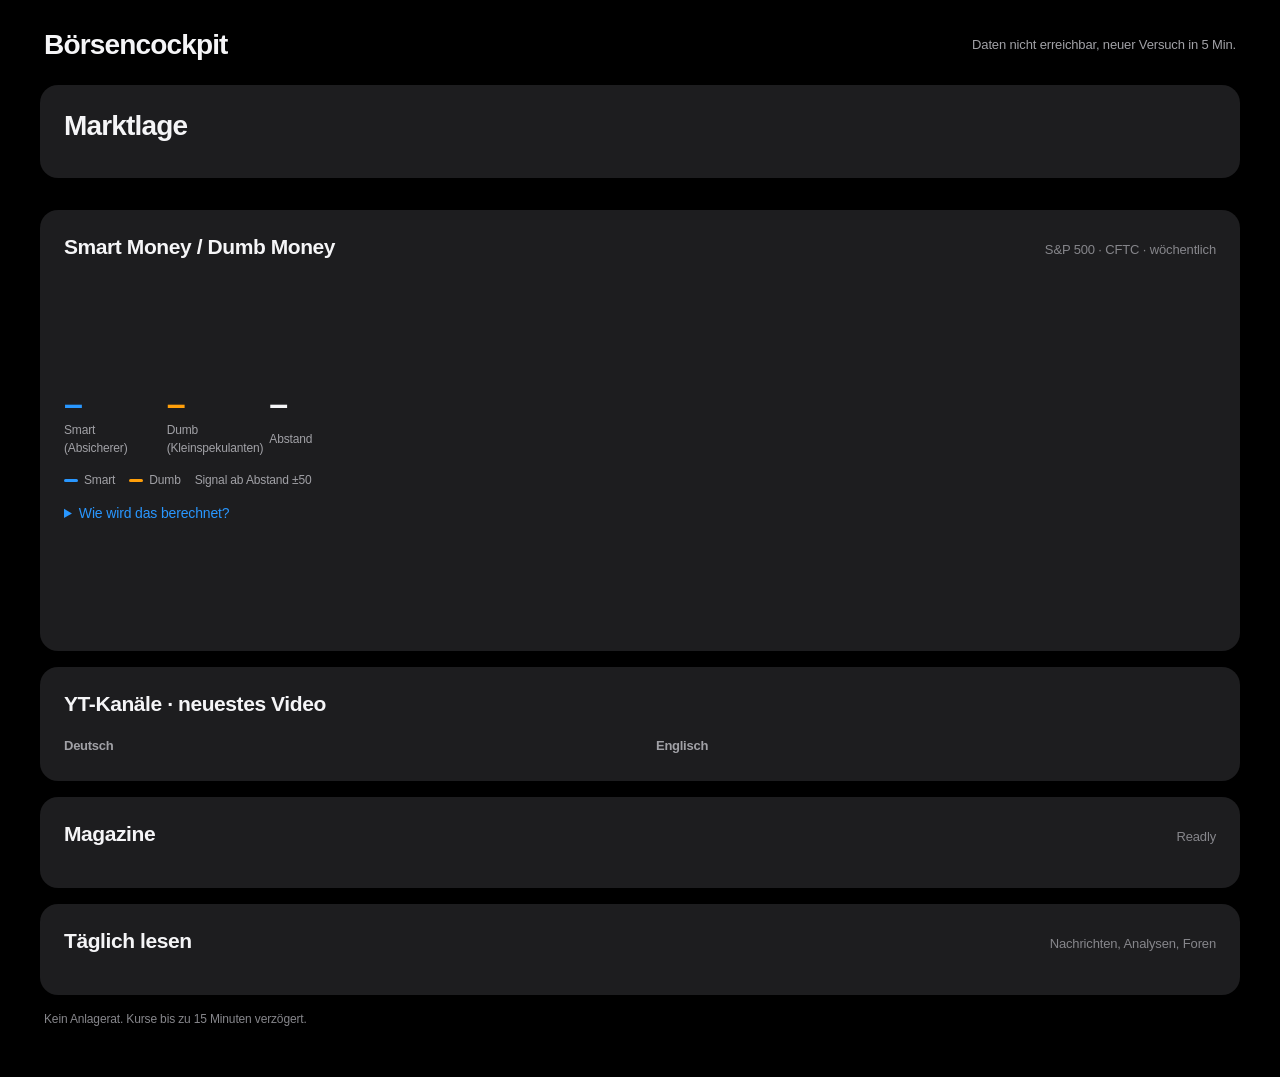
==== commit a766f744: "Cockpit immer im dunklen Apple-Design Co-Authored-By: Claude Opus 5.5 (1M context) <noreply@anthropi" ====
--- a/web/index.html
+++ b/web/index.html
@@ -3,6 +3,8 @@
 <head>
 <meta charset="utf-8">
 <meta name="viewport" content="width=device-width, initial-scale=1, viewport-fit=cover">
+<meta name="theme-color" content="#000000">
+<meta name="color-scheme" content="dark">
 <title>Börsencockpit</title>
 <meta name="description" content="Marktlage, Kennzahlen, Smart/Dumb Money und neue Videos auf einen Blick.">
 <link rel="icon" href="data:image/svg+xml,%3Csvg xmlns='http://www.w3.org/2000/svg' viewBox='0 0 32 32'%3E%3Crect width='32' height='32' rx='6' fill='%232747c9'/%3E%3Cpath d='M6 22l6-7 5 4 9-10' stroke='white' stroke-width='3' fill='none' stroke-linecap='round' stroke-linejoin='round'/%3E%3C/svg%3E">
--- a/web/style.css
+++ b/web/style.css
@@ -1,18 +1,6 @@
-/* Börsencockpit im Stil von apple.com: Systemschrift (SF Pro), helles Grau, weiße Karten ohne Rahmen,
+/* Börsencockpit im Stil von apple.com: Systemschrift (SF Pro), immer dunkles Design (schwarz, Karten #1d1d1f),
    Apple-Blau als Akzent. Aufbau: Marktlage, Kennzahlen, Smart/Dumb, YT-Kanäle, Magazine, Lese-Links, Video-Analyse */
-:root{
-  --bg:#f5f5f7; --surface:#ffffff; --sunk:#f5f5f7; --line:#e8e8ed; --hair:#d2d2d7;
-  --fg:#1d1d1f; --muted:#6e6e73; --faint:#86868b;
-  --accent:#0071e3; --accent-ink:#0066cc; --accent-soft:#e8f2fd;
-  --up:#1d8a3a; --up-soft:#e3f5e8; --down:#d70015; --down-soft:#fde8ea; --warn:#b25000; --warn-soft:#fff1e0;
-  --smart:#0071e3; --dumb:#ff9500;
-  --f-display:-apple-system,BlinkMacSystemFont,"SF Pro Display","Helvetica Neue",Helvetica,Arial,sans-serif;
-  --f-body:-apple-system,BlinkMacSystemFont,"SF Pro Text","Helvetica Neue",Helvetica,Arial,sans-serif;
-  --r:18px; --r-sm:12px;
-  --shadow:0 1px 2px rgba(0,0,0,.04), 0 4px 16px rgba(0,0,0,.04);
-  color-scheme:light;
-}
-@media (prefers-color-scheme: dark){ :root{
+:root{ /* immer dunkel, wie die dunklen Bereiche von apple.com */
   --bg:#000000; --surface:#1d1d1f; --sunk:#2c2c2e; --line:#38383a; --hair:#48484a;
   --fg:#f5f5f7; --muted:#a1a1a6; --faint:#86868b;
   --accent:#2997ff; --accent-ink:#2997ff; --accent-soft:#0b2a4a;
@@ -20,7 +8,10 @@
   --smart:#2997ff; --dumb:#ff9f0a;
   --shadow:none;
   color-scheme:dark;
-}}
+  --f-display:-apple-system,BlinkMacSystemFont,"SF Pro Display","Helvetica Neue",Helvetica,Arial,sans-serif;
+  --f-body:-apple-system,BlinkMacSystemFont,"SF Pro Text","Helvetica Neue",Helvetica,Arial,sans-serif;
+  --r:18px; --r-sm:12px;
+}
 *{box-sizing:border-box}
 html{-webkit-text-size-adjust:100%}
 body{margin:0; background:var(--bg); color:var(--fg); font-family:var(--f-body); font-size:15px; line-height:1.47; letter-spacing:-.01em;
